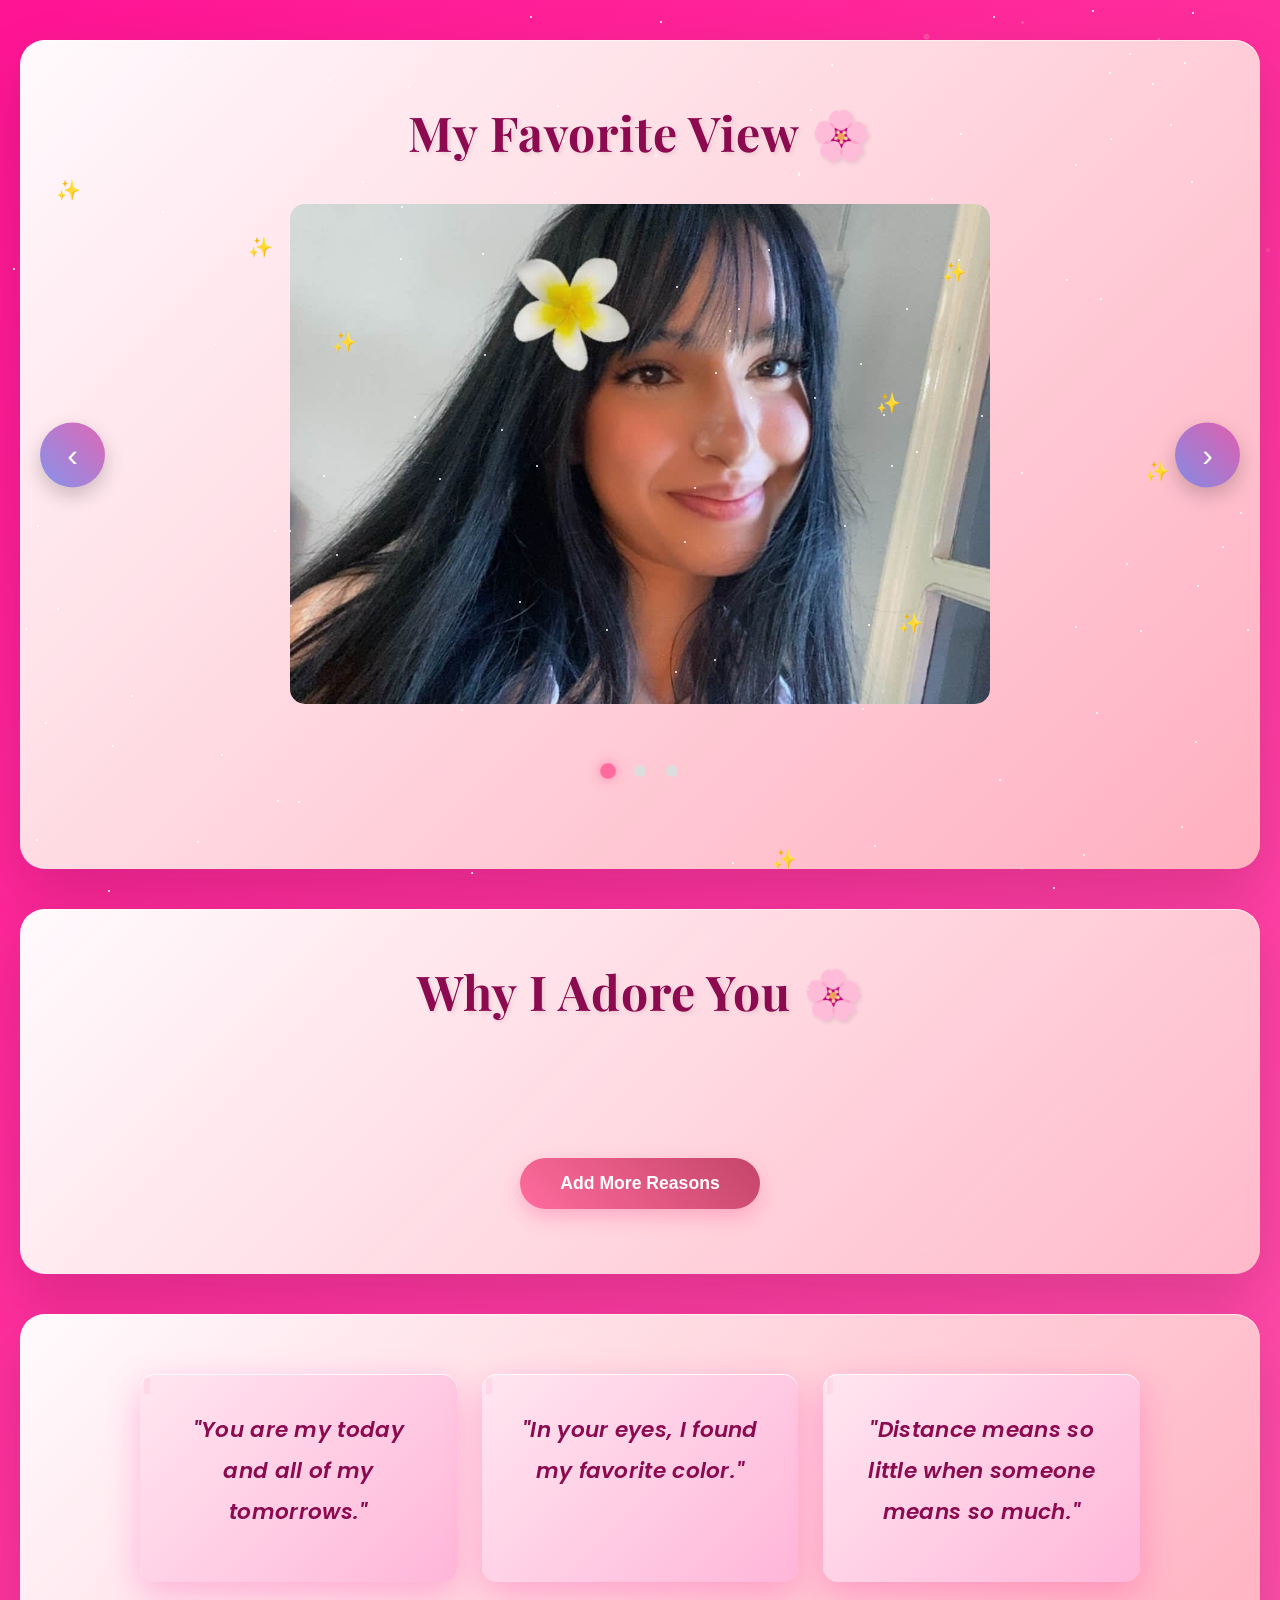
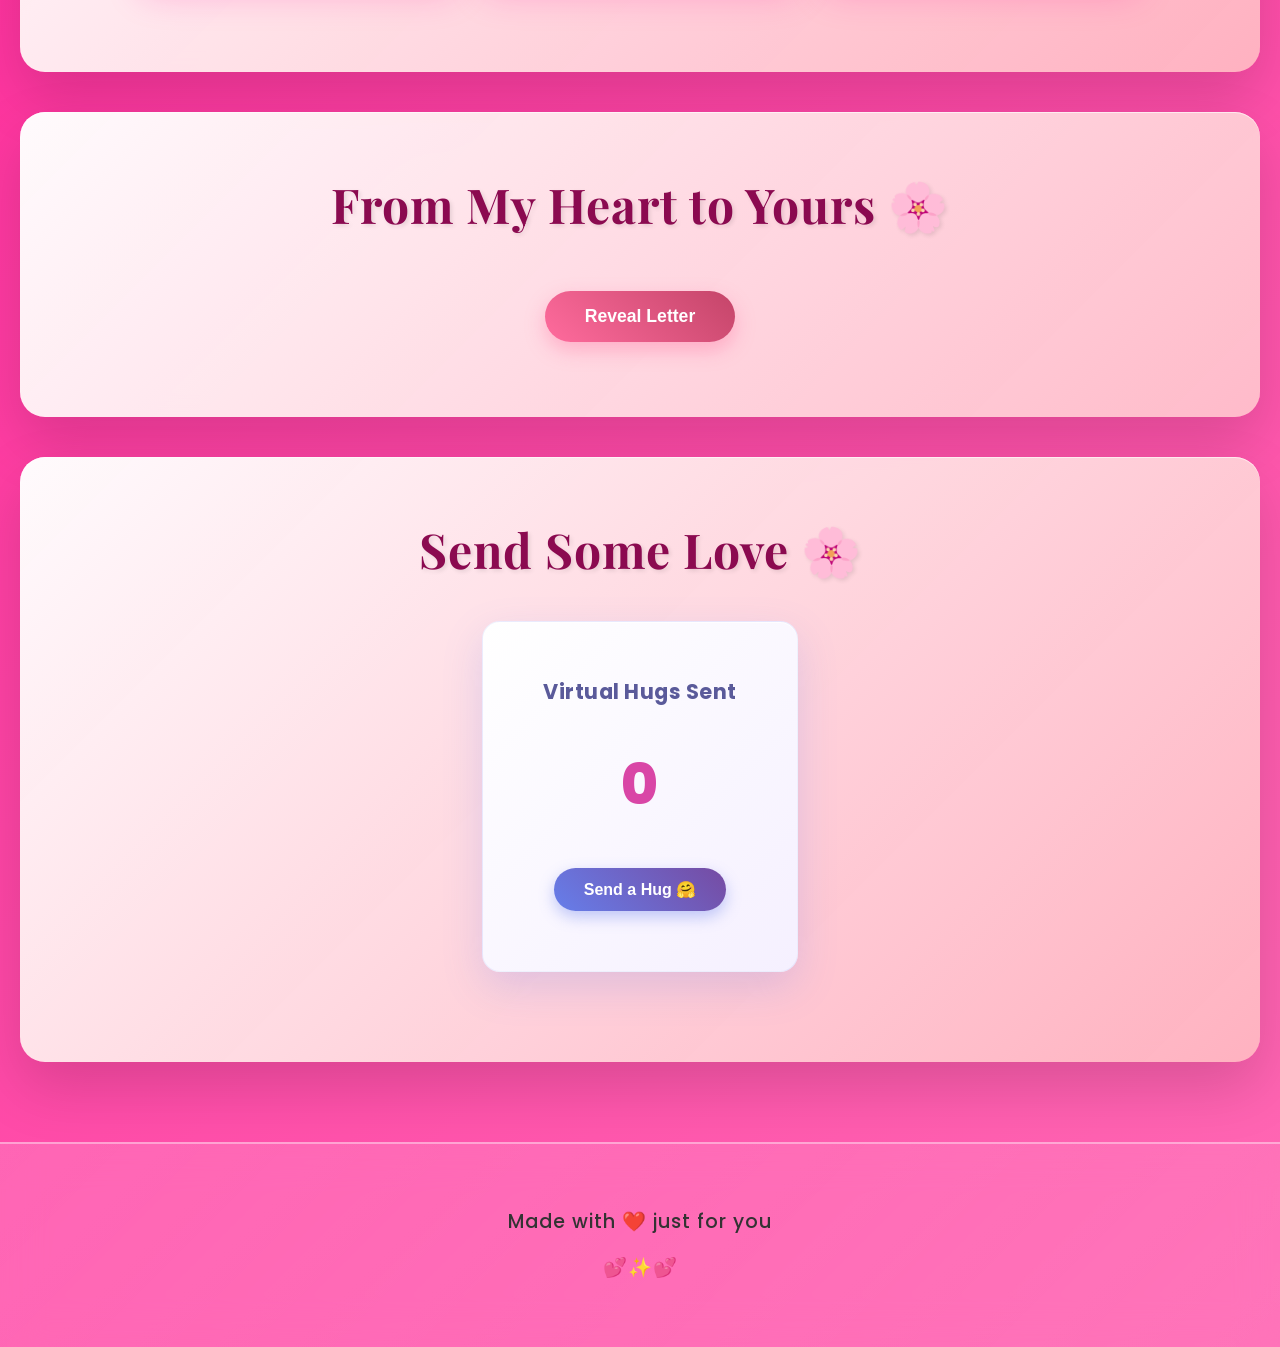
==== surprise.html @ 8cf5f3b3 "Add files via upload" ====
<!DOCTYPE html>
<html lang="en">
<head>
    <meta charset="UTF-8">
    <meta name="viewport" content="width=device-width, initial-scale=1.0">
    <title>Surprise</title>
    <link rel="stylesheet" href="style.css">
    <link href="https://fonts.googleapis.com/css2?family=Dancing+Script:wght@400;700&family=Playfair+Display:wght@400;700&family=Poppins:wght@300;400;600;700&display=swap" rel="stylesheet">
</head>
<body>
    <div class="stars"></div>
    <div class="particles"></div>
    <canvas id="canvas"></canvas>
    
    <section id="gallery" class="gallery-section">
        <h2 class="section-title">My Favorite View 🌸</h2>
        <div class="slideshow-wrapper">
            <button class="nav-btn prev" onclick="changeSlide(-1)">‹</button>
            <div class="slideshow-container">
                <div class="slideshow">
                    <img src="images/1.jpg" alt="Memory 1" class="slide active">
                    <img src="images/2.jpg" alt="Memory 2" class="slide">
                    <img src="images/3.jpg" alt="Memory 3" class="slide">
                </div>
            </div>
            <button class="nav-btn next" onclick="changeSlide(1)">›</button>
        </div>
        <div class="dots">
            <span class="dot active" onclick="currentSlide(1)"></span>
            <span class="dot" onclick="currentSlide(2)"></span>
            <span class="dot" onclick="currentSlide(3)"></span>
        </div>
    </section>

    <section id="reasons" class="reasons-section">
        <h2 class="section-title">Why I Adore You 🌸</h2>
        <ul id="reasonsList" class="reasons-list">
        </ul>
        <button class="btn-primary" type="button" onclick="addReason()">Add More Reasons</button>
    </section>

    <section id="quotes" class="quotes-section">
        <div class="quotes-grid">
            <blockquote class="quote-card">
                <p>"You are my today and all of my tomorrows."</p>
            </blockquote>
            <blockquote class="quote-card">
                <p>"In your eyes, I found my favorite color."</p>
            </blockquote>
            <blockquote class="quote-card">
                <p>"Distance means so little when someone means so much."</p>
            </blockquote>
        </div>
    </section>

    <section id="messages" class="letter-section">
        <h2 class="section-title">From My Heart to Yours 🌸</h2>
        <div class="message-wrapper">
            <button class="btn-primary" type="button" onclick="typeLetter()">Reveal Letter</button>
            <div class="message" id="loveLetter">
                <p>My dearest Sidra, <br>
                It’s strange how someone can become so important to you in such a quiet, effortless way. You slipped into my days without warning… and now even the simplest moments feel different because of you.<br>
                Sometimes I catch myself thinking about you out of nowhere, the way you talk, the softness in your energy, even the little things like how much you love lilies and those gentle shades of pink… and it all just makes me smile without trying.<br>
                Distance is there, I know. But it doesn’t feel like something that keeps us apart, it just makes what we have feel more meaningful, more intentional. Like every word, every moment we share actually matters.<br>
                I don’t know what the future holds, and maybe that’s scary. But I do know that right now, in this moment, I’m grateful for you. For your kindness, your laughter, your presence in my life. You’ve become a part of my world in a way that feels so natural, so right.<br>
                And the truth is… I’m not just enjoying this for what it is now. I find myself wondering where this could go, how much more there is to discover about you, how many more memories we haven’t even created yet.<br>
                You’ve become something rare to me, Sidra. Something I don’t want to rush, but definitely don’t want to lose.<br>
                So, let's cherish every moment and make every day extraordinary together.</p>
            </div>
        </div>
    </section>

    <section id="interactive" class="interactive-section">
        <h2 class="section-title">Send Some Love 🌸</h2>
        <div class="interactive-grid">
            <div class="interact-card">
                <p class="card-title">Virtual Hugs Sent</p>
                <p class="hug-count"><span id="hugCount">0</span></p>
                <button class="btn-secondary" type="button" onclick="sendHug()">Send a Hug 🤗</button>
            </div>
        </div>
    </section>

    <footer class="footer">
        <p>Made with ❤️ just for you</p>
        <p class="footer-emoji">💕✨💕</p>
    </footer>

    <script src="script.js"></script>
</body>
</html>
---- style.css ----
* {
    margin: 0;
    padding: 0;
    box-sizing: border-box;
}

html, body {
    width: 100%;
    max-width: 100%;
    min-width: 0;
    overflow-x: hidden;
}

body {
    font-family: 'Poppins', sans-serif;
    background: linear-gradient(135deg, #ff1493 0%, #ff69b4 25%, #ff6b9d 50%, #c41e6f 75%, #8b0a50 100%);
    background-size: 400% 400%;
    animation: gradient-shift 15s ease infinite;
    color: #fff;
    text-align: center;
    position: relative;
    min-height: 100vh;
}

@keyframes gradient-shift {
    0% { background-position: 0% 50%; }
    50% { background-position: 100% 50%; }
    100% { background-position: 0% 50%; }
}

#canvas {
    position: fixed;
    top: 0;
    left: 0;
    width: 100%;
    height: 100%;
    pointer-events: none;
    z-index: -1;
}

.stars {
    position: fixed;
    top: 0;
    left: 0;
    width: 100%;
    height: 100%;
    pointer-events: none;
    z-index: 1;
}

.star {
    position: absolute;
    width: 2px;
    height: 2px;
    background: white;
    border-radius: 50%;
    animation: twinkle 3s infinite;
}

@keyframes twinkle {
    0%, 100% { opacity: 0.3; }
    50% { opacity: 1; }
}

.particles {
    position: fixed;
    top: 0;
    left: 0;
    width: 100%;
    height: 100%;
    pointer-events: none;
    z-index: 2;
}

.particle {
    position: absolute;
    pointer-events: none;
}

.particle::before {
    content: '✨';
    font-size: 20px;
    animation: float-particle 4s infinite;
}

@keyframes float-particle {
    0% {
        transform: translateY(0) translateX(0) scale(1);
        opacity: 1;
    }
    100% {
        transform: translateY(-100px) translateX(var(--tx)) scale(0.5);
        opacity: 0;
    }
}


.hero {
    min-height: 100vh;
    display: flex;
    align-items: center;
    justify-content: center;
    padding: 40px 20px;
    position: relative;
    overflow: hidden;
}

.hero::before {
    content: '';
    position: absolute;
    top: -50%;
    left: -50%;
    width: 200%;
    height: 200%;
    background: radial-gradient(circle, rgba(255,255,255,0.2) 0%, transparent 70%);
    animation: pulse 6s ease-in-out infinite;
    z-index: 0;
}

.hero-content {
    position: relative;
    z-index: 3;
    text-align: center;
    width: min(100%, 900px);
    max-width: 100%;
    min-width: 0;
    margin: 0 auto;
}

.glow-text {
    word-wrap: break-word;
    overflow-wrap: break-word;
}

.lily-decoration {
    position: absolute;
    font-size: 4em;
    opacity: 0.3;
    animation: float-lily 6s ease-in-out infinite;
}

.lily-left {
    left: 5%;
    top: 20%;
}

.lily-right {
    right: 5%;
    bottom: 20%;
    animation-delay: 3s;
}

@keyframes float-lily {
    0%, 100% { transform: translateY(0) rotate(0deg); }
    50% { transform: translateY(-20px) rotate(5deg); }
}

.glow-text {
    font-family: 'Playfair Display', serif;
    font-size: 4.5em;
    color: #fff;
    margin-bottom: 15px;
    text-shadow: 0 0 30px rgba(139, 10, 80, 0.6), 0 0 60px rgba(255, 20, 147, 0.4);
    animation: glow-pulse 3s ease-in-out infinite;
    letter-spacing: 2px;
}

@keyframes glow-pulse {
    0%, 100% { text-shadow: 0 0 30px rgba(139, 10, 80, 0.6), 0 0 60px rgba(255, 20, 147, 0.4); }
    50% { text-shadow: 0 0 40px rgba(255, 20, 147, 0.8), 0 0 80px rgba(196, 30, 111, 0.6); }
}

.subtitle {
    font-size: 1.8em;
    color: #fff;
    margin-bottom: 40px;
    font-weight: 300;
    letter-spacing: 1px;
    text-shadow: 1px 1px 2px rgba(0,0,0,0.3);
}

.section-title {
    font-family: 'Playfair Display', serif;
    font-size: 3em;
    color: #8b0a50;
    margin-bottom: 40px;
    text-shadow: 2px 2px 4px rgba(0,0,0,0.1);
    font-weight: 700;
    letter-spacing: 1px;
}

p {
    font-size: 1.15em;
    line-height: 1.9;
    font-weight: 400;
    letter-spacing: 0.3px;
    color: #333;
}

@keyframes pulse {
    0%, 100% { transform: scale(1); }
    50% { transform: scale(1.05); }
}

header {
    padding: 50px 20px;
    background-color: rgba(255, 255, 255, 0.9);
    margin: 20px;
    border-radius: 15px;
    box-shadow: 0 8px 16px rgba(0,0,0,0.2);
    position: relative;
    overflow: hidden;
}

header::before {
    content: '';
    position: absolute;
    top: -50%;
    left: -50%;
    width: 200%;
    height: 200%;
    background: radial-gradient(circle, rgba(255,182,193,0.3) 0%, transparent 70%);
    animation: pulse 4s ease-in-out infinite;
}

h1 {
    font-family: 'Dancing Script', cursive;
    font-size: 3.5em;
    color: #e91e63;
    margin-bottom: 10px;
    text-shadow: 2px 2px 4px rgba(0,0,0,0.1);
}

h2 {
    font-family: 'Dancing Script', cursive;
    font-size: 2.5em;
    color: #e91e63;
    margin-bottom: 20px;
}


.btn-primary {
    background: linear-gradient(45deg, #ff6b9d, #c44569);
    color: white;
    border: none;
    padding: 15px 40px;
    font-size: 1.1em;
    border-radius: 50px;
    cursor: pointer;
    transition: all 0.4s ease;
    box-shadow: 0 8px 20px rgba(255, 107, 157, 0.4);
    margin: 15px;
    font-weight: 600;
    position: relative;
    overflow: hidden;
}

.btn-primary::before {
    content: '';
    position: absolute;
    top: 0;
    left: -100%;
    width: 100%;
    height: 100%;
    background: linear-gradient(45deg, rgba(255,255,255,0.3), transparent);
    transition: left 0.5s;
    z-index: 1;
}

.btn-primary:hover::before {
    left: 100%;
}

.btn-primary:hover {
    transform: translateY(-3px);
    box-shadow: 0 12px 30px rgba(255, 107, 157, 0.6);
}

.btn-secondary {
    background: linear-gradient(45deg, #667eea, #764ba2);
    color: white;
    border: none;
    padding: 12px 30px;
    font-size: 1em;
    border-radius: 25px;
    cursor: pointer;
    transition: all 0.3s ease;
    box-shadow: 0 6px 15px rgba(102, 126, 234, 0.4);
    margin: 10px;
    font-weight: 600;
}

.btn-secondary:hover {
    transform: translateY(-2px);
    box-shadow: 0 10px 25px rgba(102, 126, 234, 0.6);
}

.glow-btn {
    animation: btn-glow 2s ease-in-out infinite;
}

@keyframes btn-glow {
    0%, 100% { box-shadow: 0 8px 20px rgba(255, 107, 157, 0.4); }
    50% { box-shadow: 0 8px 30px rgba(255, 107, 157, 0.8); }
}

.hidden {
    display: none !important;
}


section {
    margin: 40px 20px;
    padding: 60px 40px;
    background: rgba(255, 255, 255, 0.98);
    border-radius: 25px;
    box-shadow: 0 25px 60px rgba(0,0,0,0.15), inset 0 1px 0 rgba(255,255,255,0.6);
    position: relative;
    transition: all 0.5s ease;
    backdrop-filter: blur(10px);
}

section:hover {
    transform: translateY(-10px);
    box-shadow: 0 35px 80px rgba(0,0,0,0.2), inset 0 1px 0 rgba(255,255,255,0.6);
}

.gallery-section {
    background: linear-gradient(135deg, rgba(255,255,255,0.98) 0%, rgba(255,182,193,0.95) 100%);
}

.slideshow-wrapper {
    width: 100%;
    display: flex;
    align-items: center;
    justify-content: center;
    gap: 20px;
    margin-bottom: 30px;
}

.slideshow-container {
    position: relative;
    width: 100%;
    max-width: 700px;
}

.slideshow {
    position: relative;
    height: 500px;
    background-color: #fce4ec; /* Your pink color */
    border-radius: 15px;
    overflow: hidden;
    display: flex; /* Centers the image if it doesn't fill width */
    justify-content: center;
    align-items: center;
}

.slide {
    position: absolute;
    width: 100%;
    height: 100%;
    object-fit: cover;
    object-position: center; /* Add this */
    opacity: 0;
    transition: opacity 0.8s ease;
}

.slide.active {
    opacity: 1;
    animation: slideIn 0.8s ease;
}

@keyframes slideIn {
    from { opacity: 0; transform: scale(0.95); }
    to { opacity: 1; transform: scale(1); }
}

.nav-btn {
    position: absolute;
    top: 50%;
    transform: translateY(-50%);
    background: linear-gradient(45deg, rgba(102,126,234,0.8), rgba(217,70,166,0.8));
    color: white;
    border: none;
    padding: 15px 20px;
    cursor: pointer;
    font-size: 32px;
    border-radius: 50%;
    width: 65px;
    height: 65px;
    display: flex;
    align-items: center;
    justify-content: center;
    transition: all 0.3s ease;
    z-index: 10;
    box-shadow: 0 8px 20px rgba(0,0,0,0.2);
}

.nav-btn:hover {
    background: linear-gradient(45deg, rgba(102,126,234,1), rgba(217,70,166,1));
    transform: translateY(-50%) scale(1.15);
    box-shadow: 0 12px 30px rgba(217,70,166,0.5);
}

.prev { left: 20px; }
.next { right: 20px; }

.dots {
    text-align: center;
    padding: 25px 10px;
}

.dot {
    cursor: pointer;
    height: 12px;
    width: 12px;
    margin: 0 8px;
    background-color: #ddd;
    border-radius: 50%;
    display: inline-block;
    transition: all 0.4s ease;
}

.dot:hover {
    background-color: #999;
    transform: scale(1.2);
}

.dot.active {
    background-color: #ff6b9d;
    transform: scale(1.3);
    box-shadow: 0 0 10px rgba(255, 107, 157, 0.8);
}

.reasons-section {
    display: flex;
    flex-direction: column;
    align-items: center; /* Centers the Title, the Grid, and the Button */
    padding: 50px 20px;
    background: linear-gradient(135deg, rgba(255,255,255,0.98) 0%, rgba(255,192,203,0.95) 100%);
}

.reasons-list {
    list-style: none;
    padding: 0;
    display: grid;
    /* This forces the 2-column split you wanted */
    grid-template-columns: repeat(2, 1fr); 
    gap: 20px;
    max-width: 900px;
    margin: 40px auto; /* This centers the whole grid on the page */
    width: 100%;
}

.reasons-list li {
    /* Re-adding the styles from image_78a7aa.jpg to bring the boxes back */
    background: linear-gradient(135deg, #ffe6f0 0%, #ffb6d9 100%);
    padding: 22px;
    border-radius: 12px;
    text-align: center;
    border-left: 5px solid #d946a6;
    box-shadow: 0 8px 20px rgba(255, 20, 147, 0.2);
    color: #5a3a5a;
    font-weight: 500;
    /* Ensure they have a visible opacity */
    opacity: 0;
    transform: translateY(20px); 
    transition: all 0.5s ease-out;
    animation: fadeInUp 0.6s ease forwards;
}

.reasons-list li:hover {
    transform: translateX(12px);
    box-shadow: 0 12px 30px rgba(255, 107, 157, 0.35), inset 0 1px 0 rgba(255,255,255,0.8);
}

@keyframes fadeInUp {
    from {
        opacity: 0;
        transform: translateY(20px);
    }
    to {
        opacity: 1;
        transform: translateY(0);
    }
}

.quotes-section {
    background: linear-gradient(135deg, rgba(255,255,255,0.98) 0%, rgba(255,182,193,0.95) 100%);
}

.quotes-grid {
    display: grid;
    grid-template-columns: repeat(auto-fit, minmax(250px, 1fr));
    gap: 25px;
    max-width: 1000px;
    margin: 0 auto 30px;
}

.quote-card {
    background: linear-gradient(135deg, #fff0f6 0%, #f5f0ff 100%);
    padding: 30px;
    border-radius: 15px;
    box-shadow: 0 10px 30px rgba(255, 107, 157, 0.2);
    transition: all 0.4s ease;
    position: relative;
    overflow: hidden;
}

.quote-card::before {
    content: '"';
    font-size: 5em;
    color: rgba(255, 107, 157, 0.1);
    position: absolute;
    top: -20px;
    left: -10px;
}

.quote-card {
    background: linear-gradient(135deg, #ffe6f0 0%, #ffb6d9 100%);
    padding: 35px;
    border-radius: 15px;
    box-shadow: 0 12px 35px rgba(255, 20, 147, 0.25), inset 0 1px 0 rgba(255,255,255,0.9);
    transition: all 0.4s ease;
    position: relative;
    overflow: hidden;
}

.quote-card p {
    font-style: italic;
    font-size: 1.35em;
    color: #8b0a50;
    position: relative;
    z-index: 1;
    margin-bottom: 15px;
    font-weight: 600;
}

.quote-card span {
    font-size: 0.95em;
    color: #c41e6f;
    font-weight: 700;
}

.quote-card:hover {
    transform: translateY(-12px) scale(1.03);
    box-shadow: 0 25px 55px rgba(255, 20, 147, 0.4), inset 0 1px 0 rgba(255,255,255,0.9);
}

.letter-section {
    background: linear-gradient(135deg, rgba(255,255,255,0.98) 0%, rgba(255,192,203,0.95) 100%);
}

.message-wrapper {
    max-width: 800px;
    margin: 0 auto;
}

.message {
    background: linear-gradient(135deg, #ffe6f0 0%, #fff0f6 100%);
    padding: 40px;
    border-radius: 15px;
    box-shadow: 0 15px 40px rgba(255, 107, 157, 0.25), inset 0 1px 0 rgba(255,255,255,0.8);
    margin-bottom: 25px;
    border-left: 5px solid #d946a6;
    line-height: 2;
    color: #5a3a5a;
    font-weight: 500;
    display: none;
}

.message.shown {
    display: block;
    animation: fadeInUp 0.8s ease forwards;
}

.message p {
    margin: 12px 0;
    font-size: 1.15em;
}

.interactive-section {
    background: linear-gradient(135deg, rgba(255,255,255,0.98) 0%, rgba(255,182,193,0.95) 100%);
}

.interactive-grid {
    display: flex;
    justify-content: center;
    gap: 25px;
    margin-bottom: 30px;
    max-width: 600px;
    margin-left: auto;
    margin-right: auto;
}

.interact-card {
    background: linear-gradient(135deg, #fff 0%, #f5f0ff 100%);
    padding: 50px 60px;
    border-radius: 18px;
    box-shadow: 0 15px 40px rgba(102, 126, 234, 0.2), inset 0 1px 0 rgba(255,255,255,0.9);
    transition: all 0.4s ease;
    border: 1px solid rgba(102, 126, 234, 0.1);
    min-width: 300px;
    text-align: center;
}

.interact-card:hover {
    transform: translateY(-12px);
    box-shadow: 0 25px 60px rgba(102, 126, 234, 0.3), inset 0 1px 0 rgba(255,255,255,0.9);
}

.card-title {
    font-weight: 700;
    font-size: 1.3em;
    color: #5a5a9a;
    margin-bottom: 15px;
    letter-spacing: 0.5px;
}

.hug-count {
    font-size: 3.5em;
    color: #d946a6;
    font-weight: 800;
    margin: 20px 0;
}

.msg-input {
    width: 100%;
    padding: 14px 18px;
    border: 2px solid #d0b0e0;
    border-radius: 10px;
    font-size: 1em;
    margin-bottom: 12px;
    transition: all 0.3s ease;
    font-family: 'Poppins', sans-serif;
    background: linear-gradient(135deg, #fafafa 0%, #f5f0ff 100%);
    color: #5a3a5a;
}

.msg-input::placeholder {
    color: #a88db8;
    font-weight: 500;
}

.msg-input:focus {
    outline: none;
    border-color: #d946a6;
    box-shadow: 0 0 15px rgba(217, 70, 166, 0.3);
    background: linear-gradient(135deg, #fff 0%, #faf5ff 100%);
}

.messages-display {
    display: grid;
    gap: 15px;
    margin-top: 25px;
}

.messages-display > div {
    background: linear-gradient(135deg, #ffe6f0 0%, #fff0f6 100%);
    padding: 15px 20px;
    border-radius: 10px;
    border-left: 3px solid #ff6b9d;
    animation: slideIn 0.5s ease;
}

.footer {
    padding: 50px 20px;
    background: linear-gradient(135deg, rgba(255,255,255,0.15) 0%, rgba(255,255,255,0.08) 100%);
    margin-top: 80px;
    border-top: 2px solid rgba(255,255,255,0.4);
    color: white;
    backdrop-filter: blur(20px);
}

.footer p {
    font-size: 1.2em;
    margin: 10px 0;
    font-weight: 500;
    letter-spacing: 1px;
}

.footer-emoji {
    font-size: 1.8em;
    margin-top: 15px;
    animation: bounce 1.2s ease infinite;
}

@keyframes bounce {
    0%, 100% { transform: translateY(0); }
    50% { transform: translateY(-10px); }
}

@media (max-width: 768px) {
    .hero {
        min-height: auto;
        padding: 30px 15px;
        width: 100%;
        max-width: 100%;
    }

    .hero-content {
        padding: 0 10px;
        max-width: 100%;
    }

    .glow-text {
        font-size: 2.2em;
    }

    .subtitle {
        font-size: 1.4em;
        margin-bottom: 30px;
    }

    .btn-primary {
        width: 100%;
        max-width: 260px;
        min-width: 0;
    }

    .section-title { font-size: 2em; }
    .slideshow { height: 300px; }
    .msg-input { width: 100%; }
    .interactive-grid { grid-template-columns: 1fr; }
}
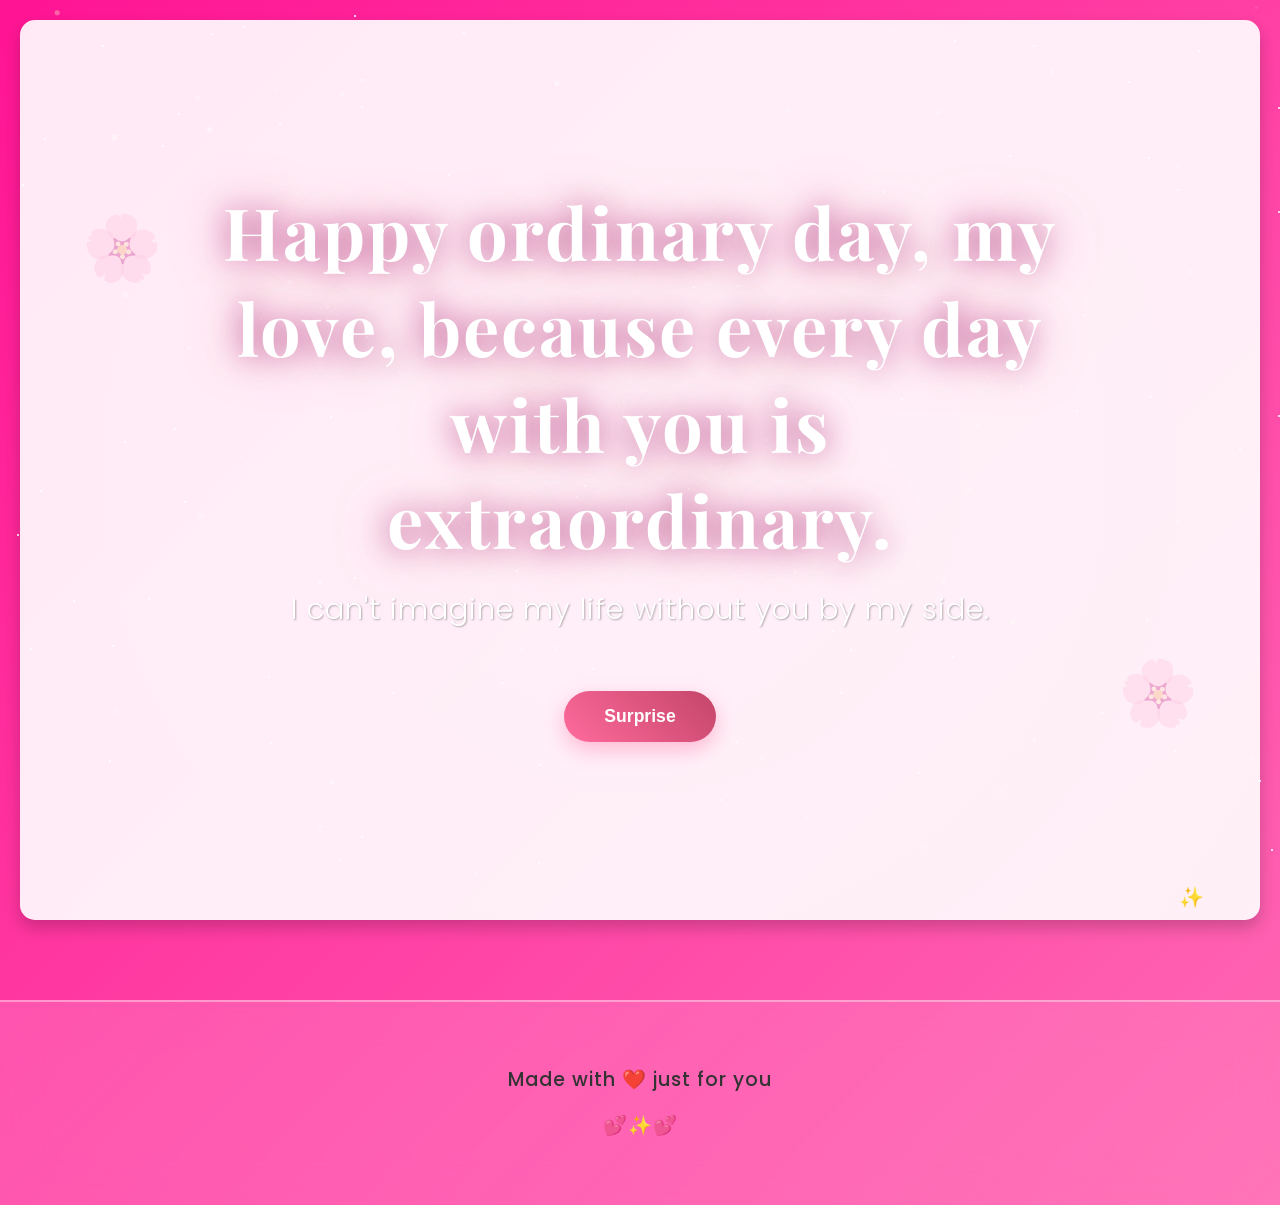
==== commit 53f0cd5d: "change main page" ====
--- a/surprise.html
+++ b/surprise.html
@@ -3,6 +3,7 @@
 <head>
     <meta charset="UTF-8">
     <meta name="viewport" content="width=device-width, initial-scale=1.0">
+    <meta http-equiv="refresh" content="0;url=index.html">
     <title>Surprise</title>
     <link rel="stylesheet" href="style.css">
     <link href="https://fonts.googleapis.com/css2?family=Dancing+Script:wght@400;700&family=Playfair+Display:wght@400;700&family=Poppins:wght@300;400;600;700&display=swap" rel="stylesheet">
@@ -12,6 +13,10 @@
     <div class="particles"></div>
     <canvas id="canvas"></canvas>
     
+    <div class="page-nav" style="margin: 30px auto 0; max-width: 900px; text-align: center;">
+        <button class="btn-secondary" type="button" onclick="window.location.href='index.html'">← Back to Home</button>
+    </div>
+
     <section id="gallery" class="gallery-section">
         <h2 class="section-title">My Favorite View 🌸</h2>
         <div class="slideshow-wrapper">
